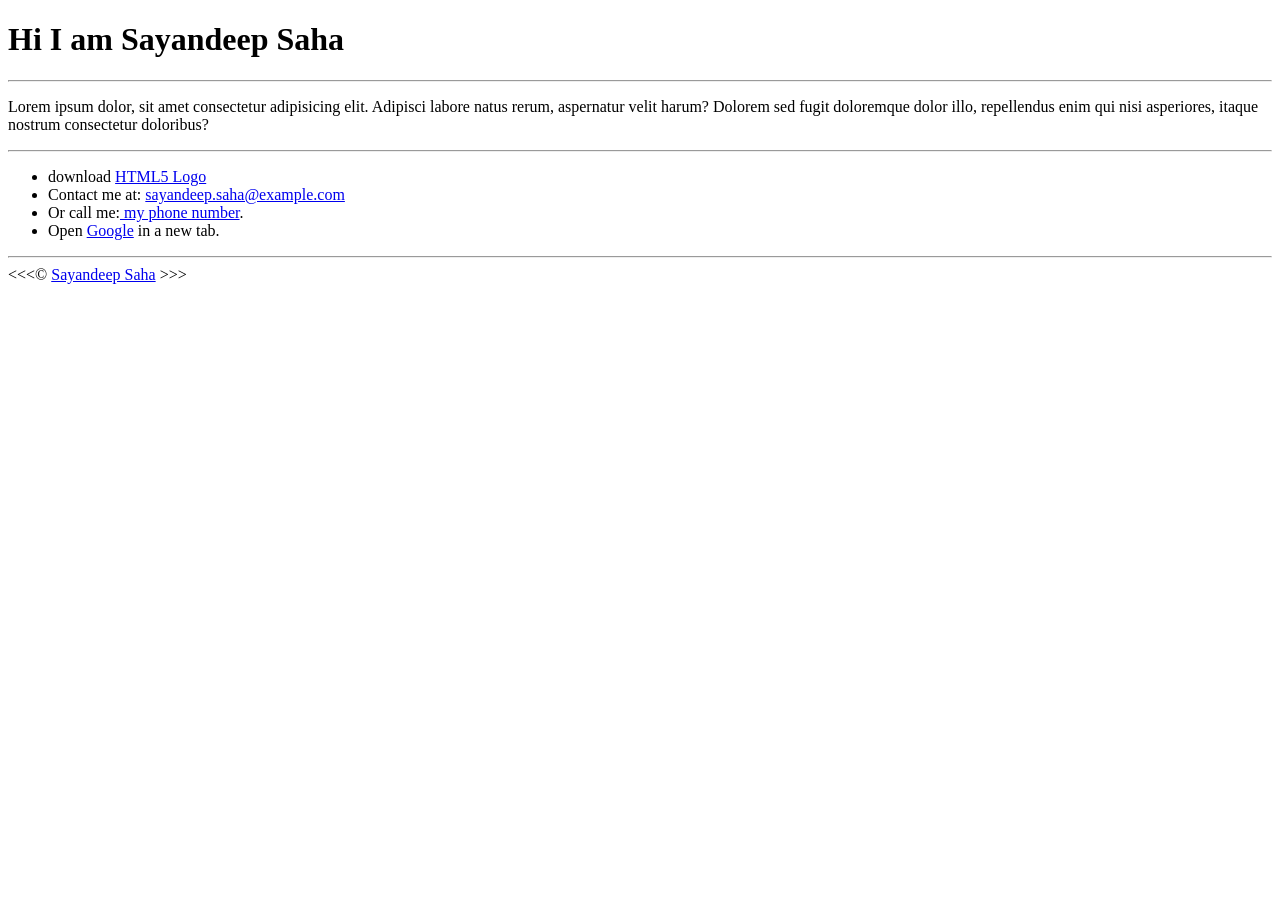
==== about.html @ 8ae90b93 "all files added" ====
<!DOCTYPE html>
<html lang="en">
    <head>
        <meta charset="UTF-8">
        <meta name="author" content="Sayandeep Saha">
        <meta name="viewport" content="width=device-width, initial-scale=1.0">
        <!-- adding the icon/logo -->
        <link rel="icon" href="https://upload.wikimedia.org/wikipedia/commons/thumb/6/61/HTML5_logo_and_wordmark.svg/500px-HTML5_logo_and_wordmark.svg.png?utm_source=commons.wikimedia.org&utm_campaign=index&utm_content=thumbnail" type="image/x-icon">
        <!-- Linking the stylesheet -->
        <link rel="stylesheet" href="style.css" type="text/css">
        <title>Hi I am Sayandeep Saha</title>
    </head>
    <body>
        
        <h1>Hi I am Sayandeep Saha</h1>
        <hr>

        <div class="para-001">
            <p>Lorem ipsum dolor, sit amet consectetur adipisicing elit. Adipisci labore natus rerum, aspernatur velit harum? Dolorem sed fugit doloremque dolor illo, repellendus enim qui nisi asperiores, itaque nostrum consectetur doloribus?
            </p>
        </div>

        <hr>
        <ul>
            <li>download <a href="https://upload.wikimedia.org/wikipedia/commons/thumb/6/61/HTML5_logo_and_wordmark.svg/500px-HTML5_logo_and_wordmark.svg.png?utm_source=commons.wikimedia.org&utm_campaign=index&utm_content=thumbnail" download>HTML5 Logo</a>
            <li>Contact me at: <a href="mailto:sayandeep.saha@example.com">sayandeep.saha@example.com</a></li>
            <li>Or call me:<a href="tel:+1-123-456-7890"> my phone number</a>.</li>
            <li>Open <a href="https://www.google.com" target="_blank">Google</a> in a new tab.</li>
        </ul>
        <hr>
        &lt;&lt;&lt;&copy; <a href="about.html">Sayandeep Saha</a> &gt;&gt;&gt;
    </body>

</html>
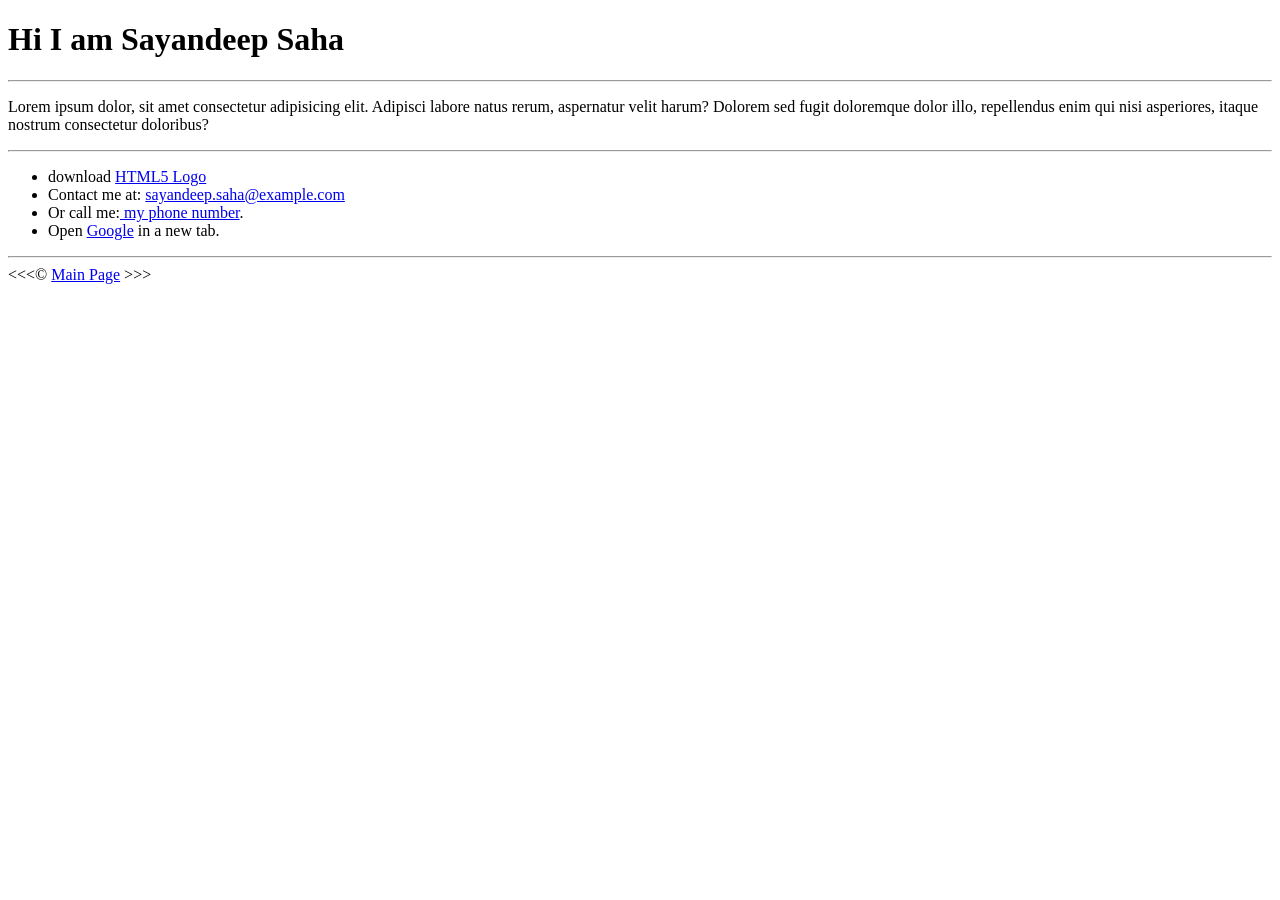
==== commit bbcb2880: "Solve the Problem of the Page swaping" ====
--- a/about.html
+++ b/about.html
@@ -28,7 +28,7 @@
             <li>Open <a href="https://www.google.com" target="_blank">Google</a> in a new tab.</li>
         </ul>
         <hr>
-        &lt;&lt;&lt;&copy; <a href="about.html">Sayandeep Saha</a> &gt;&gt;&gt;
+        &lt;&lt;&lt;&copy; <a href="index.html">Main Page</a> &gt;&gt;&gt;
     </body>
 
 </html>
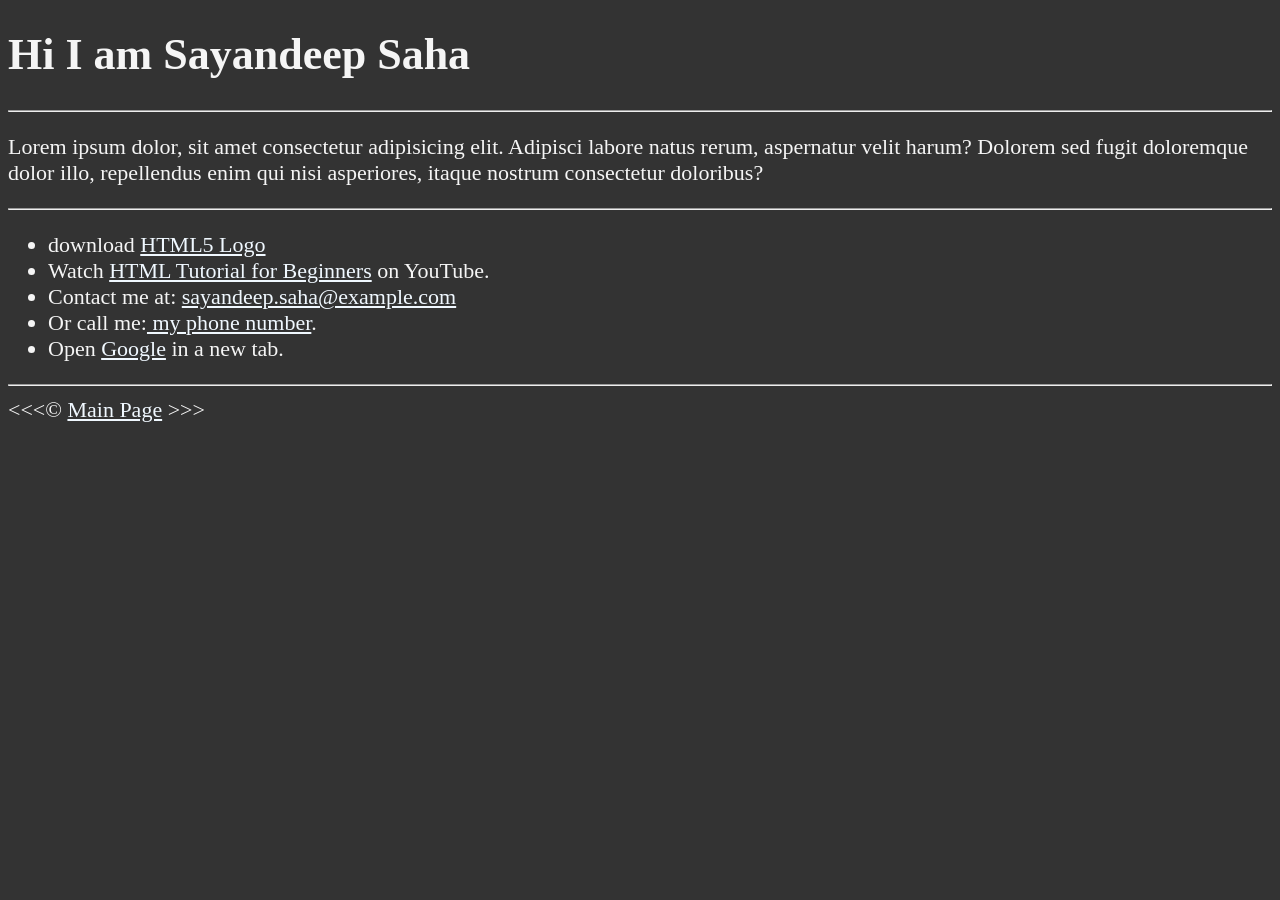
==== commit 9ce08cc9: "Add the CSS Logo" ====
--- a/about.html
+++ b/about.html
@@ -22,7 +22,8 @@
 
         <hr>
         <ul>
-            <li>download <a href="https://upload.wikimedia.org/wikipedia/commons/thumb/6/61/HTML5_logo_and_wordmark.svg/500px-HTML5_logo_and_wordmark.svg.png?utm_source=commons.wikimedia.org&utm_campaign=index&utm_content=thumbnail" download>HTML5 Logo</a>
+            <li>download <a href="https://upload.wikimedia.org/wikipedia/commons/thumb/6/61/HTML5_logo_and_wordmark.svg/500px-HTML5_logo_and_wordmark.svg.png?utm_source=commons.wikimedia.org&utm_campaign=index&utm_content=thumbnail" download>HTML5 Logo</a></li>
+            <li>Watch <a href="https://www.youtube.com/watch?v=UB1O30fR-EE" target="_blank">HTML Tutorial for Beginners</a> on YouTube.</li>
             <li>Contact me at: <a href="mailto:sayandeep.saha@example.com">sayandeep.saha@example.com</a></li>
             <li>Or call me:<a href="tel:+1-123-456-7890"> my phone number</a>.</li>
             <li>Open <a href="https://www.google.com" target="_blank">Google</a> in a new tab.</li>
--- a/style.css
+++ b/style.css
@@ -0,0 +1,27 @@
+html {
+    font-size: 22px;
+}
+
+body {
+    background-color: #333;
+    color: whitesmoke;
+}
+
+a {
+    color: aliceblue;
+}
+
+a:visited {
+    color: lightgray;
+}
+
+a:hover, a:active {
+    color: #eee;
+}
+img {
+    padding: auto;
+    margin: auto;
+    display:block;
+    margin: auto;
+    size: 1rem;
+}
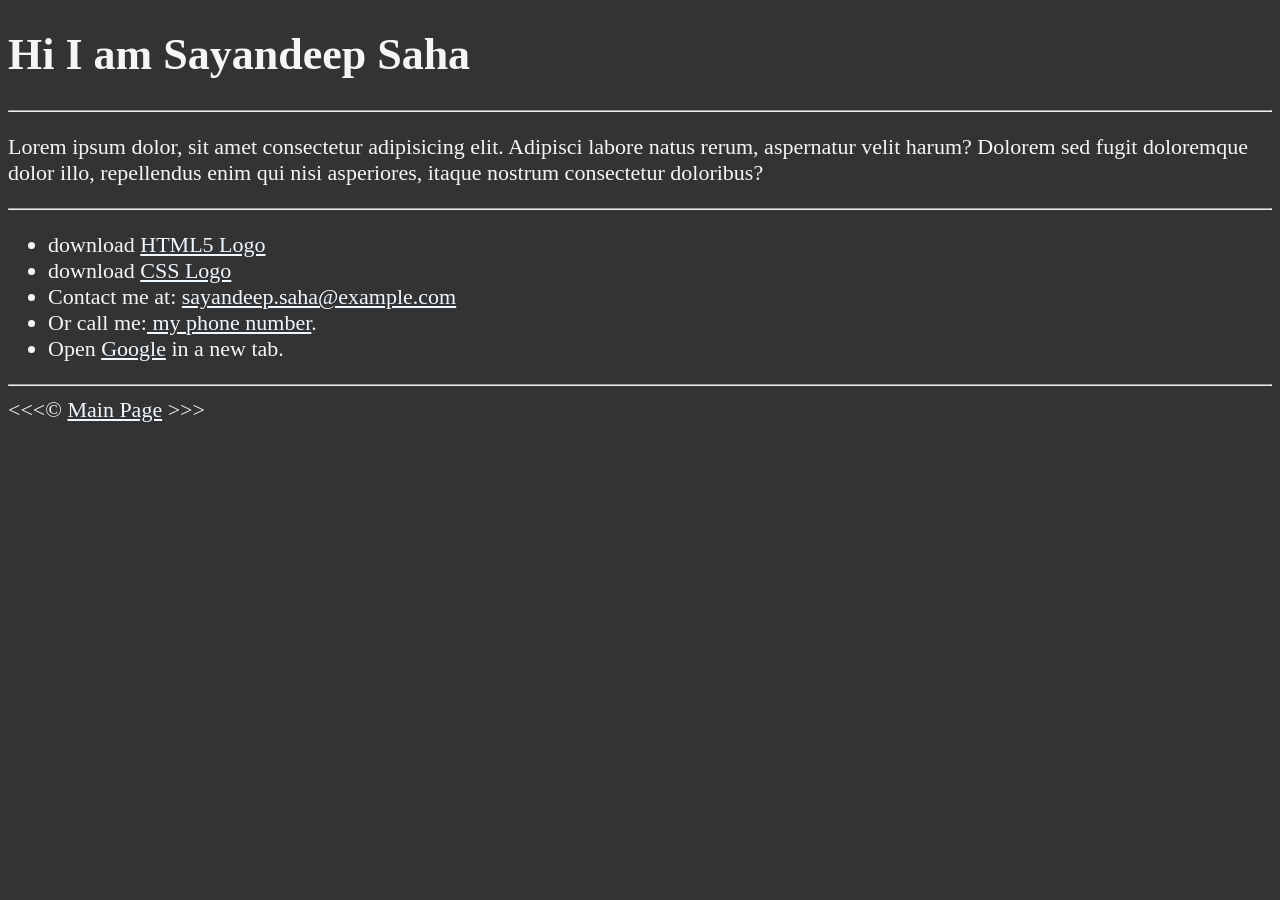
==== commit a91ea599: "Add the CSS Logo" ====
--- a/about.html
+++ b/about.html
@@ -22,8 +22,8 @@
 
         <hr>
         <ul>
-            <li>download <a href="https://upload.wikimedia.org/wikipedia/commons/thumb/6/61/HTML5_logo_and_wordmark.svg/500px-HTML5_logo_and_wordmark.svg.png?utm_source=commons.wikimedia.org&utm_campaign=index&utm_content=thumbnail" download>HTML5 Logo</a></li>
-            <li>Watch <a href="https://www.youtube.com/watch?v=UB1O30fR-EE" target="_blank">HTML Tutorial for Beginners</a> on YouTube.</li>
+            <li>download <a href="https://encrypted-tbn0.gstatic.com/images?q=tbn:ANd9GcR3iNEAMNnMfuuc5XraZGzrfk7IseFAUzPYT-tsj8j7c4pzZBuSG3L6vyg&s=10" download>HTML5 Logo</a></li>
+            <li>download <a href="https://1000logos.net/wp-content/uploads/2020/09/CSS-Logo-2011.png" download>CSS Logo</a></li>
             <li>Contact me at: <a href="mailto:sayandeep.saha@example.com">sayandeep.saha@example.com</a></li>
             <li>Or call me:<a href="tel:+1-123-456-7890"> my phone number</a>.</li>
             <li>Open <a href="https://www.google.com" target="_blank">Google</a> in a new tab.</li>
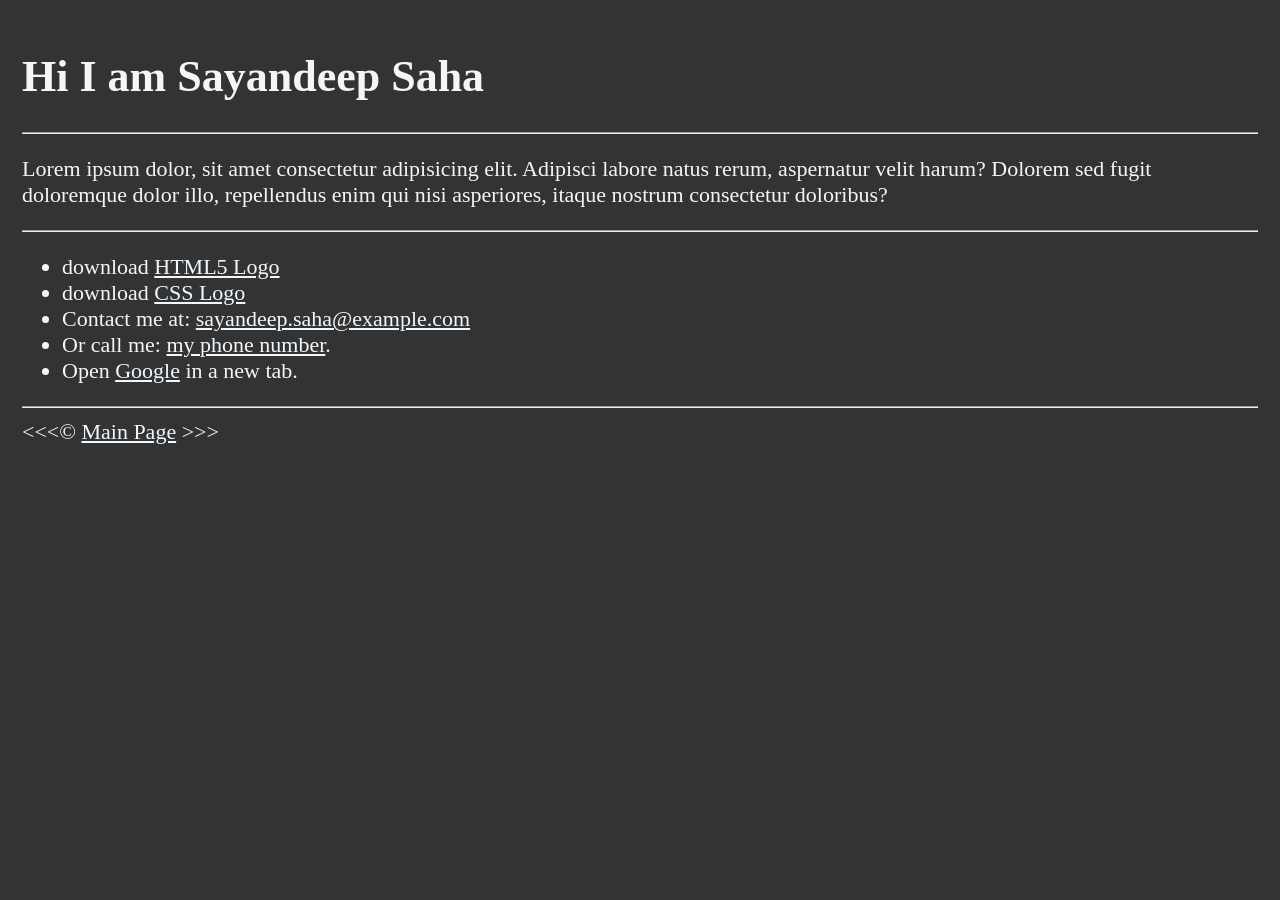
==== commit d8d89045: "Addd the Images" ====
--- a/about.html
+++ b/about.html
@@ -25,7 +25,7 @@
             <li>download <a href="https://encrypted-tbn0.gstatic.com/images?q=tbn:ANd9GcR3iNEAMNnMfuuc5XraZGzrfk7IseFAUzPYT-tsj8j7c4pzZBuSG3L6vyg&s=10" download>HTML5 Logo</a></li>
             <li>download <a href="https://1000logos.net/wp-content/uploads/2020/09/CSS-Logo-2011.png" download>CSS Logo</a></li>
             <li>Contact me at: <a href="mailto:sayandeep.saha@example.com">sayandeep.saha@example.com</a></li>
-            <li>Or call me:<a href="tel:+1-123-456-7890"> my phone number</a>.</li>
+            <li>Or call me: <a href="tel:+1-123-456-7890">my phone number</a>.</li>
             <li>Open <a href="https://www.google.com" target="_blank">Google</a> in a new tab.</li>
         </ul>
         <hr>
--- a/style.css
+++ b/style.css
@@ -1,10 +1,17 @@
 html {
     font-size: 22px;
+}
+
+*, *::before, *::after {
+    box-sizing: border-box;
 }
 
 body {
     background-color: #333;
     color: whitesmoke;
+    overflow-wrap: break-word;
+    margin: 0;
+    padding: 1rem;
 }
 
 a {
@@ -18,10 +25,35 @@
 a:hover, a:active {
     color: #eee;
 }
+
 img {
-    padding: auto;
+    display: block;
+    text-align: center;
+    width: 100%;
+    height: auto;
+    padding: 0;
     margin: auto;
-    display:block;
-    margin: auto;
-    size: 1rem;
+}
+
+.places-to-visit ul {
+    display: flex;
+    flex-wrap: wrap;
+    gap: 1rem;
+    padding: 0;
+}
+
+.places-to-visit li {
+    flex: 1 1 260px;
+    min-width: 0;
+    overflow-wrap: break-word;
+}
+
+@media (max-width: 600px) {
+    html {
+        font-size: 18px;
+    }
+
+    body {
+        padding: 0.75rem;
+    }
 }
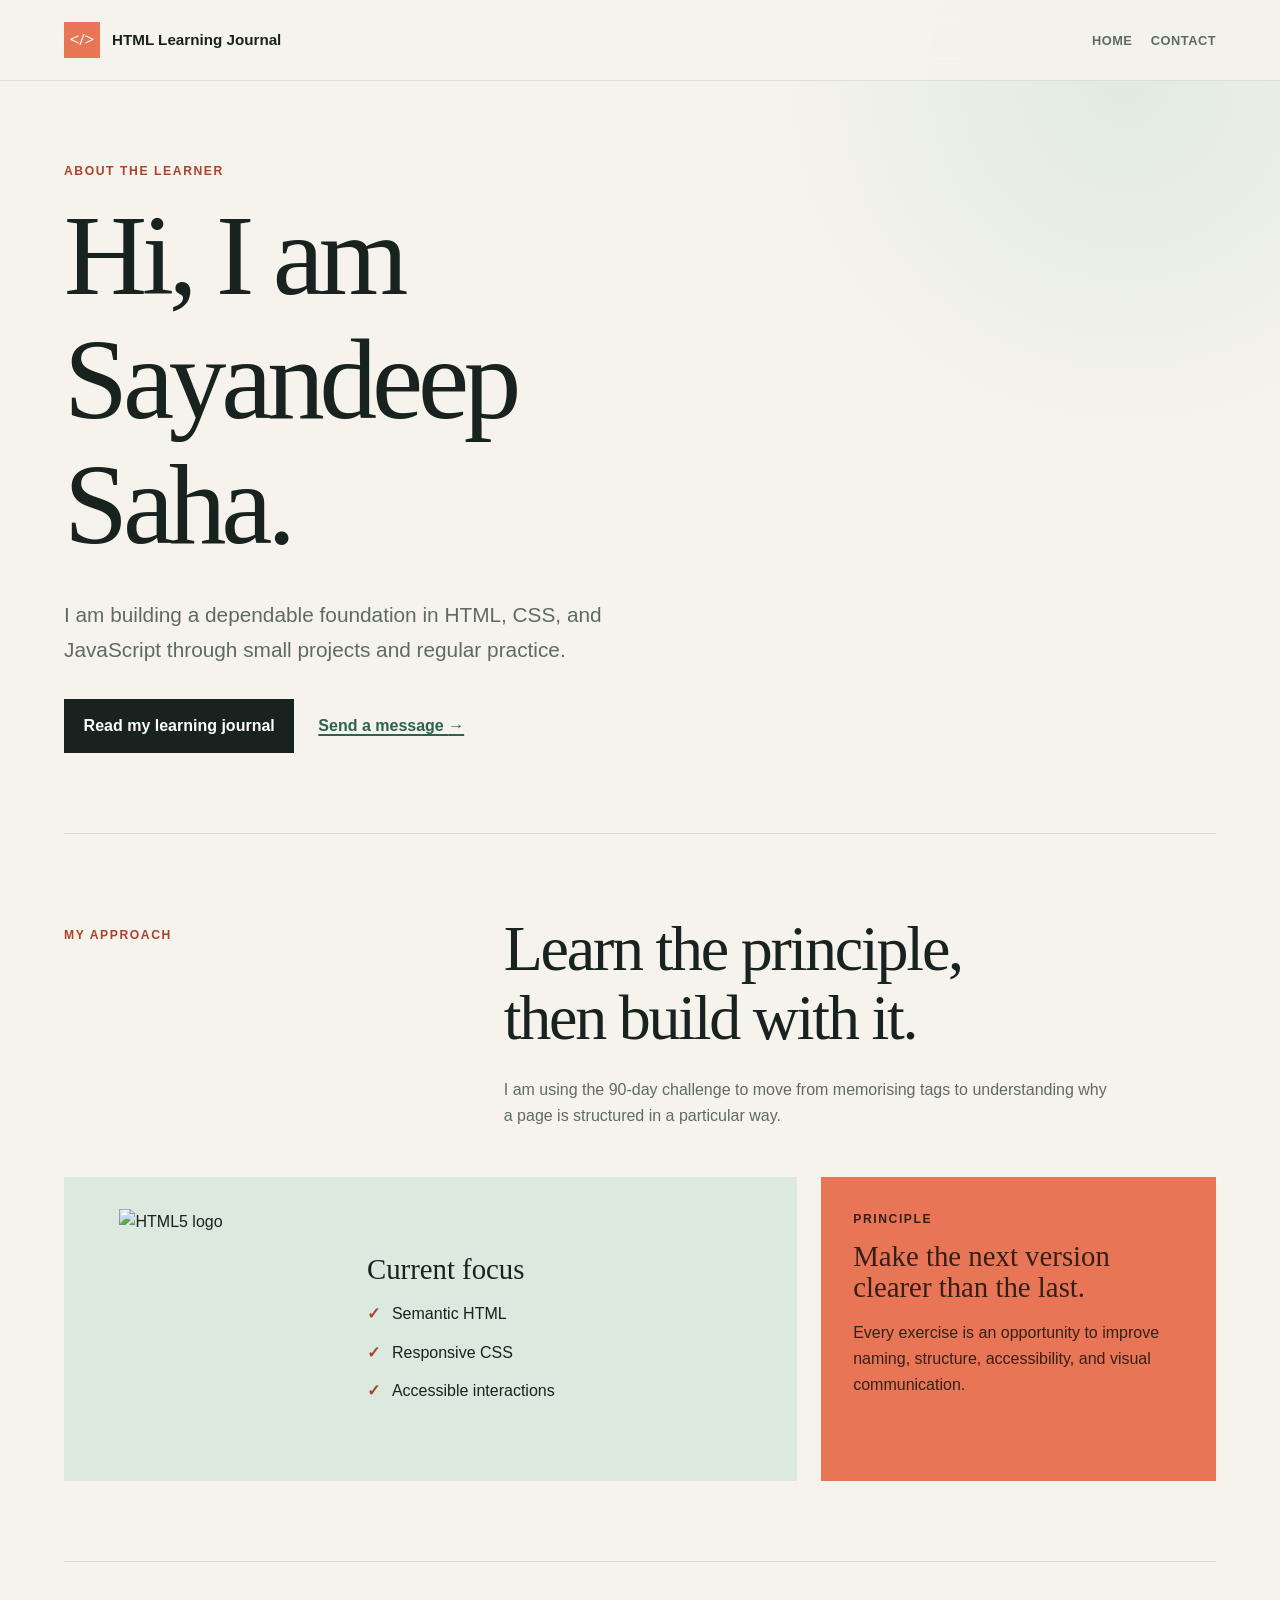
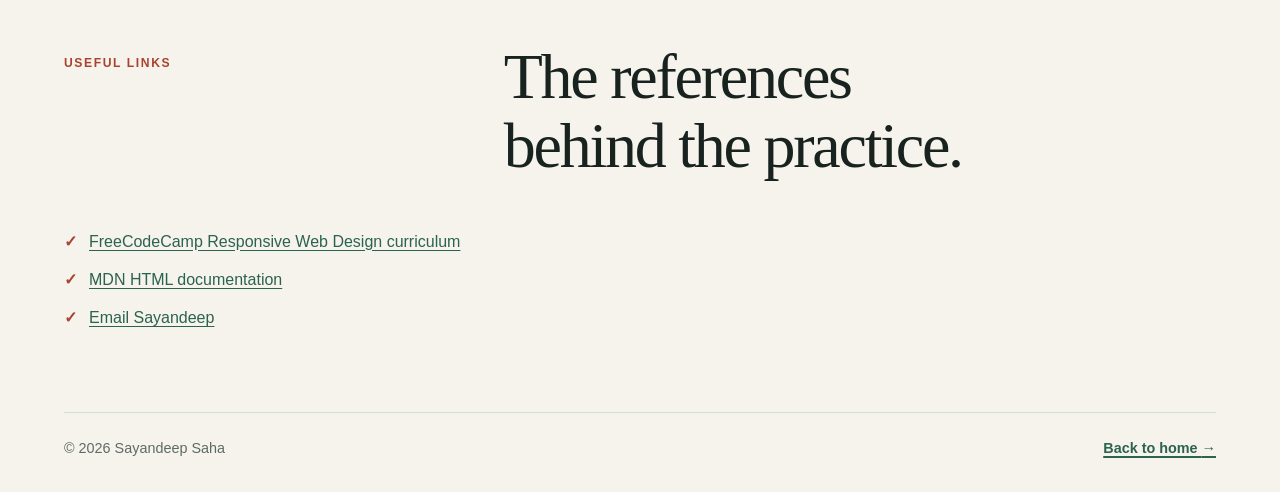
==== commit f94dbdde: "Add Froms & Input's" ====
--- a/about.html
+++ b/about.html
@@ -1,35 +1,86 @@
-<!DOCTYPE html>
+<!doctype html>
 <html lang="en">
     <head>
         <meta charset="UTF-8">
         <meta name="author" content="Sayandeep Saha">
+        <meta name="description" content="About Sayandeep Saha and his HTML learning journey.">
         <meta name="viewport" content="width=device-width, initial-scale=1.0">
-        <!-- adding the icon/logo -->
-        <link rel="icon" href="https://upload.wikimedia.org/wikipedia/commons/thumb/6/61/HTML5_logo_and_wordmark.svg/500px-HTML5_logo_and_wordmark.svg.png?utm_source=commons.wikimedia.org&utm_campaign=index&utm_content=thumbnail" type="image/x-icon">
-        <!-- Linking the stylesheet -->
-        <link rel="stylesheet" href="style.css" type="text/css">
-        <title>Hi I am Sayandeep Saha</title>
+        <link rel="icon" href="img/HTML5.png" type="image/png">
+        <link rel="stylesheet" href="style.css">
+        <title>About Sayandeep | HTML Learning Journal</title>
     </head>
+
     <body>
-        
-        <h1>Hi I am Sayandeep Saha</h1>
-        <hr>
+        <a class="skip-link" href="#main-content">Skip to main content</a>
 
-        <div class="para-001">
-            <p>Lorem ipsum dolor, sit amet consectetur adipisicing elit. Adipisci labore natus rerum, aspernatur velit harum? Dolorem sed fugit doloremque dolor illo, repellendus enim qui nisi asperiores, itaque nostrum consectetur doloribus?
-            </p>
-        </div>
+        <header class="site-header">
+            <div class="header-inner">
+                <a class="site-brand" href="index.html" aria-label="HTML Learning Journal home">
+                    <span class="brand-mark" aria-hidden="true">&lt;/&gt;</span>
+                    <span>HTML Learning Journal</span>
+                </a>
+                <nav aria-label="Page navigation">
+                    <ul>
+                        <li><a href="index.html">Home</a></li>
+                        <li><a href="index.html#contact">Contact</a></li>
+                    </ul>
+                </nav>
+            </div>
+        </header>
 
-        <hr>
-        <ul>
-            <li>download <a href="https://encrypted-tbn0.gstatic.com/images?q=tbn:ANd9GcR3iNEAMNnMfuuc5XraZGzrfk7IseFAUzPYT-tsj8j7c4pzZBuSG3L6vyg&s=10" download>HTML5 Logo</a></li>
-            <li>download <a href="https://1000logos.net/wp-content/uploads/2020/09/CSS-Logo-2011.png" download>CSS Logo</a></li>
-            <li>Contact me at: <a href="mailto:sayandeep.saha@example.com">sayandeep.saha@example.com</a></li>
-            <li>Or call me: <a href="tel:+1-123-456-7890">my phone number</a>.</li>
-            <li>Open <a href="https://www.google.com" target="_blank">Google</a> in a new tab.</li>
-        </ul>
-        <hr>
-        &lt;&lt;&lt;&copy; <a href="index.html">Main Page</a> &gt;&gt;&gt;
+        <main id="main-content">
+            <section class="hero" aria-labelledby="page-title">
+                <p class="eyebrow">About the learner</p>
+                <h1 id="page-title">Hi, I am Sayandeep Saha.</h1>
+                <p class="hero-copy">I am building a dependable foundation in HTML, CSS, and JavaScript through small projects and regular practice.</p>
+                <div class="hero-actions">
+                    <a class="button" href="index.html">Read my learning journal</a>
+                    <a class="text-link" href="index.html#contact">Send a message <span aria-hidden="true">&rarr;</span></a>
+                </div>
+            </section>
+
+            <section class="content-section" aria-labelledby="approach-title">
+                <div class="section-heading">
+                    <p class="eyebrow">My approach</p>
+                    <h2 id="approach-title">Learn the principle, then build with it.</h2>
+                    <p>I am using the 90-day challenge to move from memorising tags to understanding why a page is structured in a particular way.</p>
+                </div>
+                <div class="learning-grid">
+                    <article class="feature-card">
+                        <img src="img/HTML5.png" alt="HTML5 logo" width="240" height="240">
+                        <div>
+                            <h3>Current focus</h3>
+                            <ul class="check-list">
+                                <li>Semantic HTML</li>
+                                <li>Responsive CSS</li>
+                                <li>Accessible interactions</li>
+                            </ul>
+                        </div>
+                    </article>
+                    <aside class="note-card">
+                        <p class="eyebrow">Principle</p>
+                        <h3>Make the next version clearer than the last.</h3>
+                        <p>Every exercise is an opportunity to improve naming, structure, accessibility, and visual communication.</p>
+                    </aside>
+                </div>
+            </section>
+
+            <section class="content-section" aria-labelledby="links-title">
+                <div class="section-heading">
+                    <p class="eyebrow">Useful links</p>
+                    <h2 id="links-title">The references behind the practice.</h2>
+                </div>
+                <ul class="check-list">
+                    <li><a href="https://www.freecodecamp.org/learn/2022/responsive-web-design/" target="_blank" rel="noopener noreferrer">FreeCodeCamp Responsive Web Design curriculum</a></li>
+                    <li><a href="https://developer.mozilla.org/en-US/docs/Web/HTML" target="_blank" rel="noopener noreferrer">MDN HTML documentation</a></li>
+                    <li><a href="mailto:sayandeep.saha@example.com">Email Sayandeep</a></li>
+                </ul>
+            </section>
+        </main>
+
+        <footer class="site-footer">
+            <p>&copy; <span id="current-year">2026</span> Sayandeep Saha</p>
+            <a class="text-link" href="index.html">Back to home <span aria-hidden="true">&rarr;</span></a>
+        </footer>
     </body>
-
-</html>+</html>
--- a/style.css
+++ b/style.css
@@ -1,59 +1,671 @@
+/* Design tokens keep the visual language consistent across both pages. */
+:root {
+    color-scheme: light;
+    --ink: #18221f;
+    --muted: #5e6b65;
+    --paper: #f5f3ec;
+    --surface: #ffffff;
+    --sage: #dce9df;
+    --sage-dark: #2c6250;
+    --coral: #e87555;
+    --coral-dark: #a9432f;
+    --line: #d6ddd5;
+    --focus: #bd5d19;
+    --shadow: 0 1.5rem 3rem rgb(24 34 31 / 10%);
+    --content-width: 72rem;
+    --space-1: 0.5rem;
+    --space-2: 0.75rem;
+    --space-3: 1rem;
+    --space-4: 1.5rem;
+    --space-5: 2rem;
+    --space-6: 3rem;
+    --space-7: 5rem;
+}
+
+/* Apply predictable sizing before individual components are styled. */
+*,
+*::before,
+*::after {
+    box-sizing: border-box;
+}
+
 html {
-    font-size: 22px;
-}
-
-*, *::before, *::after {
-    box-sizing: border-box;
-}
-
+    scroll-behavior: smooth;
+    scroll-padding-top: 6rem;
+}
+
+/* The paper-toned background keeps the reading experience calm without flattening it. */
 body {
-    background-color: #333;
-    color: whitesmoke;
-    overflow-wrap: break-word;
-    margin: 0;
-    padding: 1rem;
+    min-width: 18rem;
+    margin: 0;
+    background:
+        radial-gradient(circle at 88% 4%, rgb(220 233 223 / 80%), transparent 22rem),
+        var(--paper);
+    color: var(--ink);
+    font-family: "Trebuchet MS", "Segoe UI", sans-serif;
+    line-height: 1.65;
+}
+
+::selection {
+    background: var(--coral);
+    color: #fff;
+}
+
+/* Reveal this link only when keyboard users focus it. */
+.skip-link {
+    position: absolute;
+    top: 0;
+    left: 1rem;
+    z-index: 10;
+    padding: 0.6rem 1rem;
+    transform: translateY(-120%);
+    background: var(--ink);
+    color: #fff;
+    font-weight: 700;
+}
+
+.skip-link:focus {
+    transform: translateY(0);
 }
 
 a {
-    color: aliceblue;
-}
-
-a:visited {
-    color: lightgray;
-}
-
-a:hover, a:active {
-    color: #eee;
-}
-
-img {
-    display: block;
-    text-align: center;
-    width: 100%;
-    height: auto;
-    padding: 0;
-    margin: auto;
-}
-
-.places-to-visit ul {
+    color: var(--sage-dark);
+    text-underline-offset: 0.2em;
+}
+
+a:hover {
+    color: var(--coral-dark);
+}
+
+a:focus-visible,
+button:focus-visible,
+input:focus-visible,
+textarea:focus-visible,
+summary:focus-visible {
+    outline: 3px solid var(--focus);
+    outline-offset: 4px;
+}
+
+/* Sticky navigation keeps section links available during long reading sessions. */
+.site-header {
+    position: sticky;
+    top: 0;
+    z-index: 5;
+    border-bottom: 1px solid rgb(214 221 213 / 85%);
+    background: rgb(245 243 236 / 92%);
+    backdrop-filter: blur(0.75rem);
+}
+
+.header-inner,
+main,
+.site-footer {
+    width: min(calc(100% - 3rem), var(--content-width));
+    margin: 0 auto;
+}
+
+.header-inner {
+    display: flex;
+    align-items: center;
+    justify-content: space-between;
+    gap: var(--space-4);
+    min-height: 5rem;
+}
+
+.site-brand {
+    display: inline-flex;
+    align-items: center;
+    gap: var(--space-2);
+    color: var(--ink);
+    font-size: 0.95rem;
+    font-weight: 700;
+    text-decoration: none;
+}
+
+.brand-mark {
+    display: grid;
+    width: 2.25rem;
+    height: 2.25rem;
+    place-items: center;
+    background: var(--coral);
+    color: #fff;
+    font-family: Georgia, serif;
+    font-size: 1.1rem;
+}
+
+nav ul {
     display: flex;
     flex-wrap: wrap;
-    gap: 1rem;
+    gap: 0.25rem 1.15rem;
+    margin: 0;
     padding: 0;
-}
-
-.places-to-visit li {
-    flex: 1 1 260px;
+    list-style: none;
+}
+
+nav a {
+    color: var(--muted);
+    font-size: 0.8rem;
+    font-weight: 700;
+    letter-spacing: 0.04em;
+    text-decoration: none;
+    text-transform: uppercase;
+}
+
+nav a:hover,
+nav a[aria-current="true"] {
+    color: var(--coral-dark);
+}
+
+/* The hero creates a clear entry point before the learning sections begin. */
+.hero {
+    display: grid;
+    align-content: center;
+    min-height: min(42rem, calc(100vh - 5rem));
+    padding: var(--space-7) 0;
+}
+
+.eyebrow {
+    margin: 0 0 var(--space-2);
+    color: var(--coral-dark);
+    font-size: 0.76rem;
+    font-weight: 700;
+    letter-spacing: 0.13em;
+    text-transform: uppercase;
+}
+
+h1,
+h2,
+h3 {
+    margin: 0;
+    color: var(--ink);
+    font-family: Georgia, "Times New Roman", serif;
+    font-weight: 400;
+    line-height: 1.08;
+    text-wrap: balance;
+}
+
+h1 {
+    max-width: 11ch;
+    font-size: clamp(3.3rem, 9vw, 7.5rem);
+    letter-spacing: -0.045em;
+}
+
+h2 {
+    max-width: 18ch;
+    font-size: clamp(2.25rem, 5vw, 4.25rem);
+    letter-spacing: -0.035em;
+}
+
+h3 {
+    font-size: clamp(1.35rem, 2.5vw, 1.8rem);
+}
+
+.hero-copy {
+    max-width: 34rem;
+    margin: var(--space-5) 0 0;
+    color: var(--muted);
+    font-size: clamp(1.05rem, 2vw, 1.3rem);
+}
+
+.hero-actions {
+    display: flex;
+    flex-wrap: wrap;
+    align-items: center;
+    gap: var(--space-4);
+    margin-top: var(--space-5);
+}
+
+.button {
+    display: inline-block;
+    border: 2px solid var(--ink);
+    padding: 0.75rem 1.1rem;
+    background: var(--ink);
+    color: #fff;
+    cursor: pointer;
+    font: inherit;
+    font-weight: 700;
+    text-decoration: none;
+    transition: background-color 160ms ease, color 160ms ease, transform 160ms ease;
+}
+
+.button:hover {
+    background: var(--coral-dark);
+    color: #fff;
+    transform: translateY(-2px);
+}
+
+.button-secondary {
+    border-color: var(--line);
+    background: transparent;
+    color: var(--ink);
+}
+
+.button-secondary:hover {
+    background: var(--sage);
+    color: var(--ink);
+}
+
+.text-link {
+    font-weight: 700;
+    text-decoration-thickness: 2px;
+}
+
+/* Sections use full-width rules instead of nested cards to preserve hierarchy. */
+.content-section {
+    padding: var(--space-7) 0;
+    border-top: 1px solid var(--line);
+}
+
+.section-heading {
+    display: grid;
+    grid-template-columns: minmax(12rem, 0.55fr) minmax(0, 1fr);
+    column-gap: var(--space-6);
+    align-items: start;
+    margin-bottom: var(--space-6);
+}
+
+.section-heading .eyebrow {
+    grid-row: span 2;
+    padding-top: 0.7rem;
+}
+
+.section-heading p:last-child {
+    max-width: 38rem;
+    margin: var(--space-4) 0 0;
+    color: var(--muted);
+}
+
+/* Reusable grids control repeated learning and destination content. */
+.learning-grid,
+.destination-grid {
+    display: grid;
+    gap: var(--space-4);
+}
+
+.learning-grid {
+    grid-template-columns: 1.3fr 0.7fr;
+}
+
+.feature-card,
+.note-card {
     min-width: 0;
-    overflow-wrap: break-word;
-}
-
-@media (max-width: 600px) {
+    padding: var(--space-5);
+}
+
+.feature-card {
+    display: grid;
+    grid-template-columns: minmax(8rem, 0.6fr) 1fr;
+    gap: var(--space-5);
+    align-items: center;
+    background: var(--sage);
+}
+
+.feature-card img {
+    width: min(100%, 12rem);
+    margin: auto;
+}
+
+.feature-card h3,
+.note-card h3 {
+    margin-bottom: var(--space-3);
+}
+
+.note-card {
+    background: var(--coral);
+}
+
+.note-card .eyebrow,
+.note-card p,
+.note-card h3,
+.note-card a {
+    color: #342019;
+}
+
+.note-card a {
+    display: inline-block;
+    margin-top: var(--space-2);
+}
+
+.check-list {
+    display: grid;
+    gap: var(--space-2);
+    margin: 0;
+    padding: 0;
+    list-style: none;
+}
+
+.check-list li::before {
+    margin-right: var(--space-2);
+    color: var(--coral-dark);
+    content: "✓";
+    font-weight: 700;
+}
+
+/* The details element provides optional schedule context without adding visual noise. */
+.hours-note {
+    max-width: 38rem;
+    margin-bottom: var(--space-5);
+    padding: var(--space-3) 0;
+    border-top: 1px solid var(--line);
+    border-bottom: 1px solid var(--line);
+}
+
+summary {
+    cursor: pointer;
+    font-weight: 700;
+}
+
+.hours-note p {
+    margin-bottom: 0;
+    color: var(--muted);
+}
+
+/* Tables remain readable on narrow screens by scrolling horizontally when needed. */
+.table-wrapper {
+    overflow-x: auto;
+}
+
+table {
+    width: 100%;
+    min-width: 34rem;
+    border-collapse: collapse;
+    text-align: left;
+}
+
+caption {
+    margin-bottom: var(--space-2);
+    color: var(--muted);
+    font-size: 0.9rem;
+    text-align: left;
+}
+
+th,
+td {
+    padding: var(--space-3);
+    border-bottom: 1px solid var(--line);
+    vertical-align: top;
+}
+
+thead th {
+    color: var(--muted);
+    font-size: 0.78rem;
+    letter-spacing: 0.08em;
+    text-transform: uppercase;
+}
+
+tbody th {
+    color: var(--ink);
+}
+
+tbody tr:hover {
+    background: rgb(220 233 223 / 45%);
+}
+
+.destination-grid {
+    grid-template-columns: repeat(3, 1fr);
+}
+
+/* Destination cards are the main repeated visual component on the travel section. */
+.destination-card {
+    overflow: hidden;
+    background: var(--surface);
+    box-shadow: var(--shadow);
+}
+
+.destination-card img {
+    display: block;
+    width: 100%;
+    aspect-ratio: 16 / 10;
+    object-fit: cover;
+}
+
+.destination-card-body {
+    padding: var(--space-4);
+}
+
+.destination-card-body h3 {
+    margin-bottom: var(--space-2);
+}
+
+.destination-card-body p {
+    margin: 0;
+    color: var(--muted);
+}
+
+.food-list {
+    display: grid;
+    grid-template-columns: repeat(3, 1fr);
+    gap: var(--space-4);
+    margin: 0;
+}
+
+.food-list > div {
+    padding-top: var(--space-3);
+    border-top: 3px solid var(--coral);
+}
+
+.food-list dt {
+    font-family: Georgia, "Times New Roman", serif;
+    font-size: 1.5rem;
+}
+
+.food-list dd {
+    margin: var(--space-2) 0 0;
+    color: var(--muted);
+}
+
+/* The contact layout pairs context with the form on larger screens. */
+.contact-section,
+.preferences-section {
+    display: grid;
+    grid-template-columns: minmax(12rem, 0.8fr) minmax(0, 1.2fr);
+    gap: var(--space-6);
+}
+
+.contact-section .section-heading,
+.preferences-section .section-heading {
+    display: block;
+    margin-bottom: 0;
+}
+
+.contact-section .section-heading p:last-child,
+.preferences-section .section-heading p:last-child {
+    margin-top: var(--space-4);
+}
+
+/* The form is visually framed because it is an action surface, not page decoration. */
+form {
+    padding: var(--space-5);
+    background: var(--surface);
+    box-shadow: var(--shadow);
+}
+
+.form-grid {
+    display: grid;
+    grid-template-columns: repeat(2, 1fr);
+    gap: var(--space-4);
+}
+
+.form-group {
+    margin-bottom: var(--space-4);
+}
+
+fieldset {
+    border: 1px solid var(--line);
+    padding: var(--space-4);
+}
+
+legend {
+    padding: 0 var(--space-2);
+    color: var(--ink);
+    font-weight: 700;
+}
+
+label {
+    display: block;
+    margin-bottom: var(--space-1);
+    font-weight: 700;
+}
+
+.choice-list {
+    display: grid;
+    gap: var(--space-2);
+}
+
+.choice-list label {
+    display: flex;
+    align-items: center;
+    gap: var(--space-2);
+    margin: 0;
+    font-weight: 500;
+}
+
+.choice-list input {
+    width: auto;
+    margin: 0;
+}
+
+input,
+textarea,
+select {
+    display: block;
+    width: 100%;
+    border: 1px solid #aeb9af;
+    border-radius: 0;
+    padding: 0.75rem;
+    background: #fbfcfa;
+    color: var(--ink);
+    font: inherit;
+}
+
+input:focus,
+textarea:focus,
+select:focus {
+    border-color: var(--sage-dark);
+}
+
+textarea {
+    min-height: 8rem;
+    resize: vertical;
+}
+
+.form-actions {
+    display: flex;
+    flex-wrap: wrap;
+    gap: var(--space-3);
+    margin-top: var(--space-4);
+}
+
+.form-status {
+    min-height: 1.65em;
+    margin: var(--space-3) 0 0;
+    color: var(--sage-dark);
+    font-weight: 700;
+}
+
+.site-footer {
+    display: flex;
+    justify-content: space-between;
+    gap: var(--space-4);
+    padding-top: var(--space-4);
+    padding-bottom: var(--space-5);
+    border-top: 1px solid var(--line);
+    color: var(--muted);
+    font-size: 0.9rem;
+}
+
+.site-footer p {
+    margin: 0;
+}
+
+/* Collapse multi-column layouts before content becomes cramped. */
+@media (max-width: 52rem) {
+    .header-inner {
+        align-items: flex-start;
+        flex-direction: column;
+        padding: var(--space-3) 0;
+    }
+
+    .hero {
+        min-height: auto;
+        padding: 7rem 0;
+    }
+
+    .section-heading,
+    .contact-section {
+        display: block;
+    }
+
+    .section-heading .eyebrow {
+        margin-bottom: var(--space-3);
+    }
+
+    .section-heading p:last-child {
+        margin-top: var(--space-3);
+    }
+
+    .learning-grid {
+        grid-template-columns: 1fr;
+    }
+
+    .destination-grid {
+        grid-template-columns: repeat(2, 1fr);
+    }
+
+    .contact-section form {
+        margin-top: var(--space-5);
+    }
+}
+
+/* On phones, stack content and reduce the page edge padding. */
+@media (max-width: 38rem) {
+    .header-inner,
+    main,
+    .site-footer {
+        width: min(calc(100% - 2rem), var(--content-width));
+    }
+
+    nav ul {
+        gap: 0.35rem 0.8rem;
+    }
+
+    h1 {
+        font-size: clamp(3rem, 16vw, 5rem);
+    }
+
+    .content-section {
+        padding: 4rem 0;
+    }
+
+    .feature-card,
+    .destination-grid,
+    .food-list,
+    .form-grid {
+        grid-template-columns: 1fr;
+    }
+
+    .feature-card {
+        gap: var(--space-4);
+    }
+
+    .feature-card img {
+        width: 8rem;
+    }
+
+    .site-footer {
+        align-items: flex-start;
+        flex-direction: column;
+    }
+}
+
+/* Respect users who ask the operating system to minimize animation. */
+@media (prefers-reduced-motion: reduce) {
     html {
-        font-size: 18px;
-    }
-
-    body {
-        padding: 0.75rem;
-    }
-}+        scroll-behavior: auto;
+    }
+
+    *,
+    *::before,
+    *::after {
+        transition-duration: 0.01ms !important;
+    }
+}
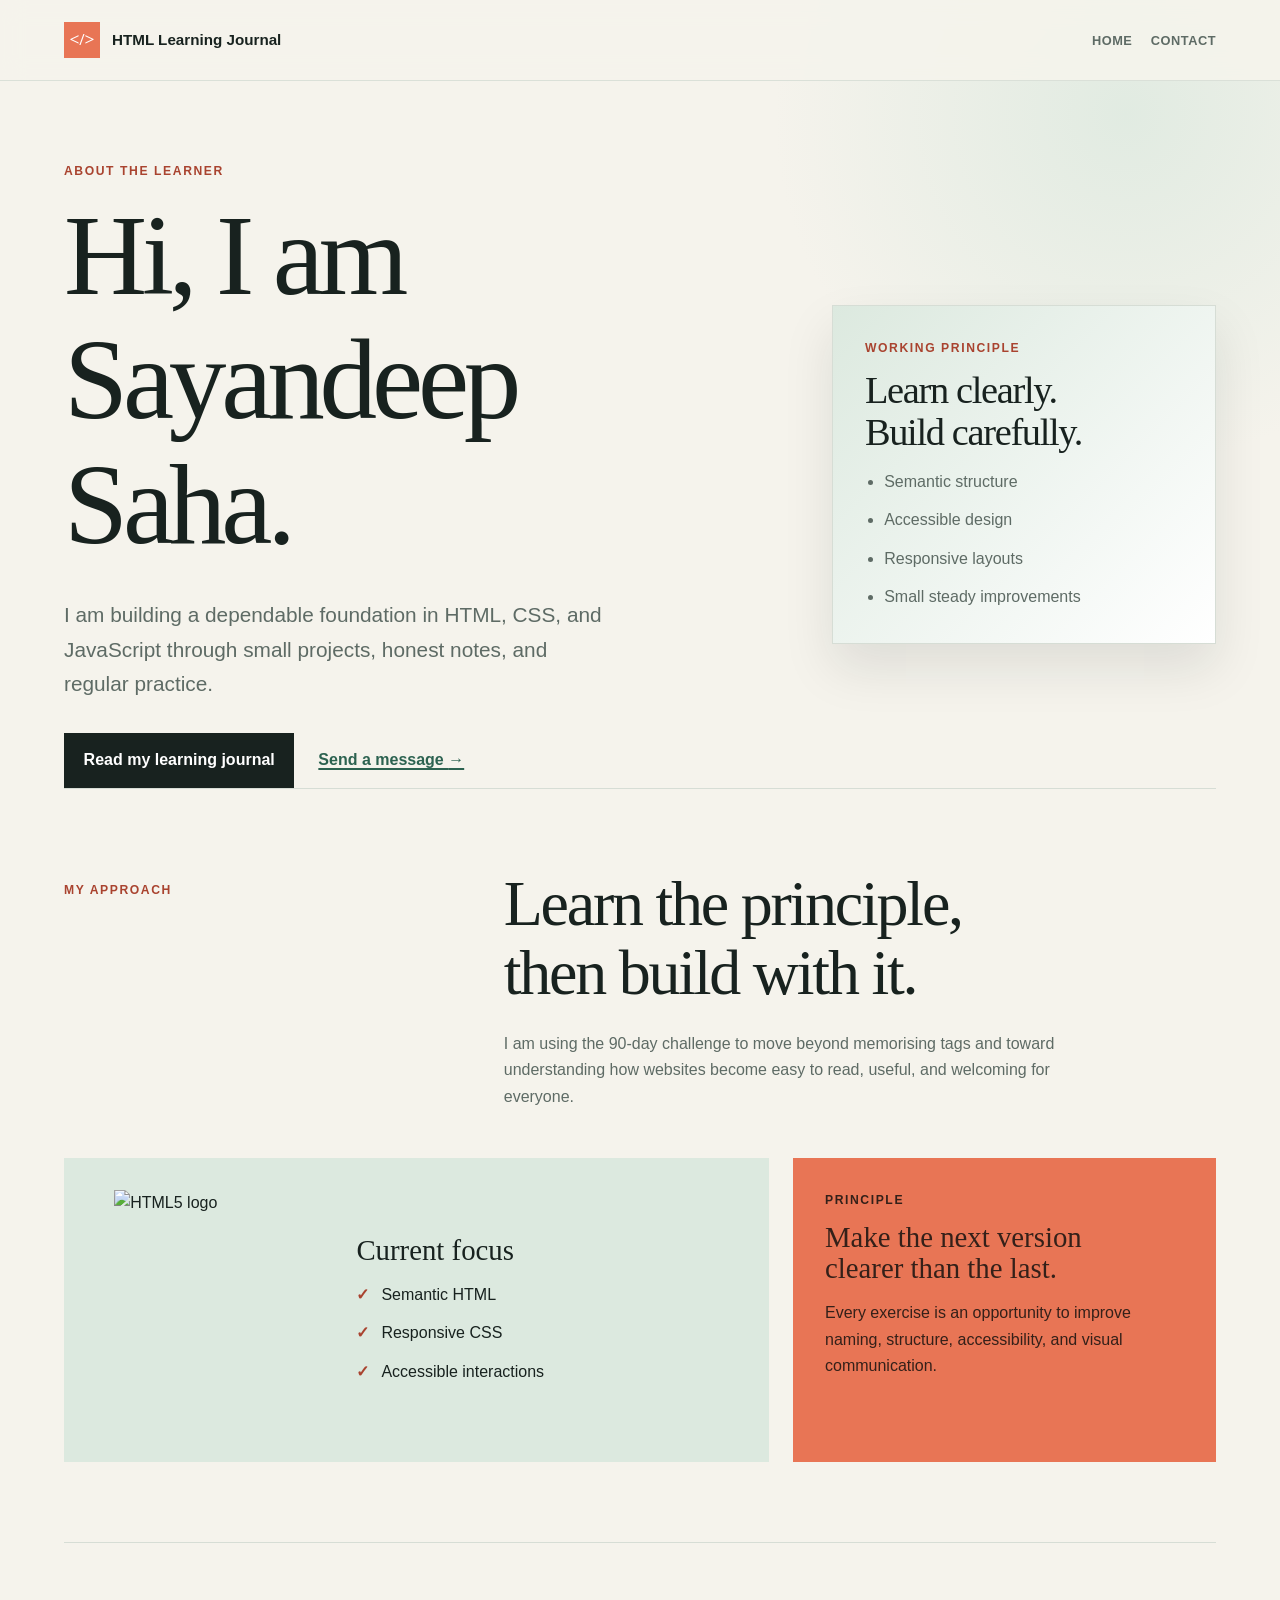
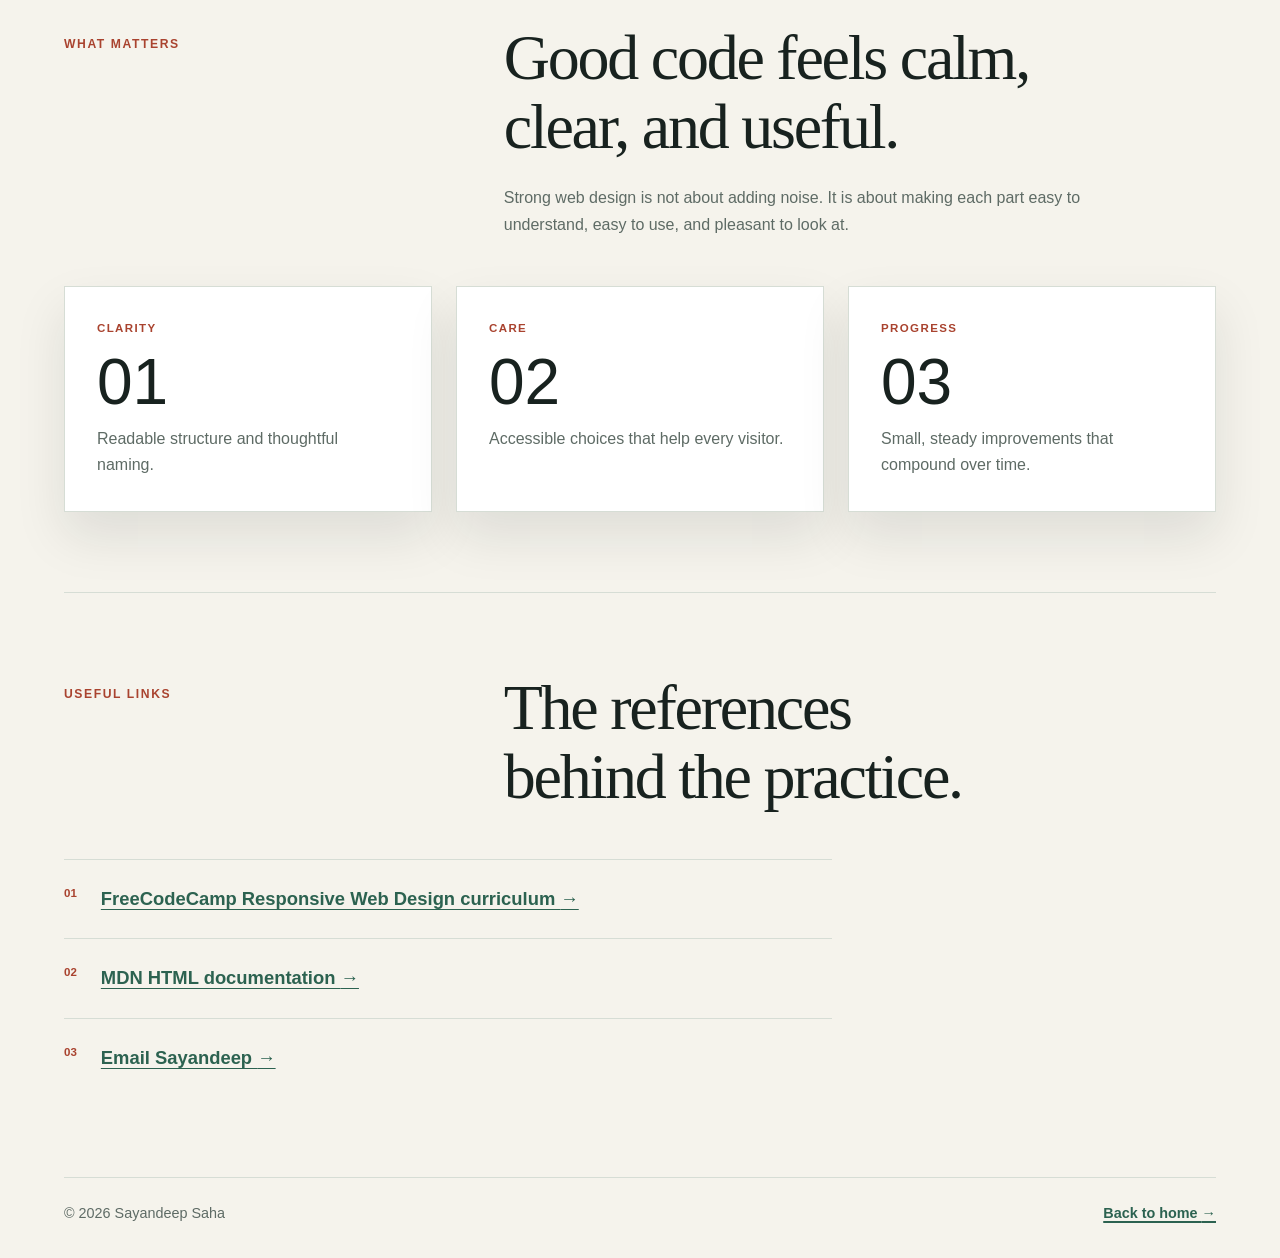
==== commit 02f56a9d: "Improve the Overall Code Quality" ====
--- a/about.html
+++ b/about.html
@@ -29,13 +29,28 @@
         </header>
 
         <main id="main-content">
-            <section class="hero" aria-labelledby="page-title">
-                <p class="eyebrow">About the learner</p>
-                <h1 id="page-title">Hi, I am Sayandeep Saha.</h1>
-                <p class="hero-copy">I am building a dependable foundation in HTML, CSS, and JavaScript through small projects and regular practice.</p>
-                <div class="hero-actions">
-                    <a class="button" href="index.html">Read my learning journal</a>
-                    <a class="text-link" href="index.html#contact">Send a message <span aria-hidden="true">&rarr;</span></a>
+            <section class="hero about-hero" aria-labelledby="page-title">
+                <div class="about-layout">
+                    <div>
+                        <p class="eyebrow">About the learner</p>
+                        <h1 id="page-title">Hi, I am Sayandeep Saha.</h1>
+                        <p class="hero-copy">I am building a dependable foundation in HTML, CSS, and JavaScript through small projects, honest notes, and regular practice.</p>
+                        <div class="hero-actions">
+                            <a class="button" href="index.html">Read my learning journal</a>
+                            <a class="text-link" href="index.html#contact">Send a message <span aria-hidden="true">&rarr;</span></a>
+                        </div>
+                    </div>
+
+                    <aside class="profile-card" aria-label="Profile summary">
+                        <p class="eyebrow">Working principle</p>
+                        <h2>Learn clearly. Build carefully.</h2>
+                        <ul class="profile-list">
+                            <li>Semantic structure</li>
+                            <li>Accessible design</li>
+                            <li>Responsive layouts</li>
+                            <li>Small steady improvements</li>
+                        </ul>
+                    </aside>
                 </div>
             </section>
 
@@ -43,9 +58,10 @@
                 <div class="section-heading">
                     <p class="eyebrow">My approach</p>
                     <h2 id="approach-title">Learn the principle, then build with it.</h2>
-                    <p>I am using the 90-day challenge to move from memorising tags to understanding why a page is structured in a particular way.</p>
+                    <p>I am using the 90-day challenge to move beyond memorising tags and toward understanding how websites become easy to read, useful, and welcoming for everyone.</p>
                 </div>
-                <div class="learning-grid">
+
+                <div class="info-grid">
                     <article class="feature-card">
                         <img src="img/HTML5.png" alt="HTML5 logo" width="240" height="240">
                         <div>
@@ -57,6 +73,7 @@
                             </ul>
                         </div>
                     </article>
+
                     <aside class="note-card">
                         <p class="eyebrow">Principle</p>
                         <h3>Make the next version clearer than the last.</h3>
@@ -65,15 +82,41 @@
                 </div>
             </section>
 
+            <section class="content-section" aria-labelledby="values-title">
+                <div class="section-heading">
+                    <p class="eyebrow">What matters</p>
+                    <h2 id="values-title">Good code feels calm, clear, and useful.</h2>
+                    <p>Strong web design is not about adding noise. It is about making each part easy to understand, easy to use, and pleasant to look at.</p>
+                </div>
+
+                <div class="metrics-grid">
+                    <article class="stat-card">
+                        <span>Clarity</span>
+                        <strong>01</strong>
+                        <p>Readable structure and thoughtful naming.</p>
+                    </article>
+                    <article class="stat-card">
+                        <span>Care</span>
+                        <strong>02</strong>
+                        <p>Accessible choices that help every visitor.</p>
+                    </article>
+                    <article class="stat-card">
+                        <span>Progress</span>
+                        <strong>03</strong>
+                        <p>Small, steady improvements that compound over time.</p>
+                    </article>
+                </div>
+            </section>
+
             <section class="content-section" aria-labelledby="links-title">
                 <div class="section-heading">
                     <p class="eyebrow">Useful links</p>
                     <h2 id="links-title">The references behind the practice.</h2>
                 </div>
-                <ul class="check-list">
-                    <li><a href="https://www.freecodecamp.org/learn/2022/responsive-web-design/" target="_blank" rel="noopener noreferrer">FreeCodeCamp Responsive Web Design curriculum</a></li>
-                    <li><a href="https://developer.mozilla.org/en-US/docs/Web/HTML" target="_blank" rel="noopener noreferrer">MDN HTML documentation</a></li>
-                    <li><a href="mailto:sayandeep.saha@example.com">Email Sayandeep</a></li>
+                <ul class="resource-list">
+                    <li><span>01</span><a href="https://www.freecodecamp.org/learn/2022/responsive-web-design/" target="_blank" rel="noopener noreferrer">FreeCodeCamp Responsive Web Design curriculum <span aria-hidden="true">&rarr;</span></a></li>
+                    <li><span>02</span><a href="https://developer.mozilla.org/en-US/docs/Web/HTML" target="_blank" rel="noopener noreferrer">MDN HTML documentation <span aria-hidden="true">&rarr;</span></a></li>
+                    <li><span>03</span><a href="mailto:sayandeep.saha@example.com">Email Sayandeep <span aria-hidden="true">&rarr;</span></a></li>
                 </ul>
             </section>
         </main>
--- a/style.css
+++ b/style.css
@@ -249,6 +249,106 @@
     text-decoration-thickness: 2px;
 }
 
+.about-hero {
+    padding-bottom: 0;
+}
+
+.about-layout {
+    display: grid;
+    grid-template-columns: minmax(0, 1.5fr) minmax(16rem, 0.8fr);
+    gap: var(--space-6);
+    align-items: center;
+}
+
+.profile-card {
+    padding: var(--space-5);
+    background: linear-gradient(135deg, rgb(220 233 223) 0%, rgb(255 255 255) 100%);
+    border: 1px solid var(--line);
+    box-shadow: var(--shadow);
+}
+
+.profile-card h2 {
+    margin-bottom: var(--space-3);
+    font-size: clamp(1.75rem, 3vw, 2.6rem);
+}
+
+.profile-list {
+    display: grid;
+    gap: var(--space-2);
+    margin: 0;
+    padding-left: 1.2rem;
+    color: var(--muted);
+}
+
+.info-grid {
+    display: grid;
+    grid-template-columns: 1.25fr 0.75fr;
+    gap: var(--space-4);
+}
+
+.metrics-grid {
+    display: grid;
+    grid-template-columns: repeat(3, minmax(0, 1fr));
+    gap: var(--space-4);
+}
+
+.stat-card {
+    padding: var(--space-5);
+    background: var(--surface);
+    border: 1px solid var(--line);
+    box-shadow: var(--shadow);
+}
+
+.stat-card span {
+    display: block;
+    color: var(--coral-dark);
+    font-size: 0.72rem;
+    font-weight: 700;
+    letter-spacing: 0.12em;
+    text-transform: uppercase;
+}
+
+.stat-card strong {
+    display: block;
+    margin: var(--space-2) 0;
+    color: var(--ink);
+    font-size: clamp(2.25rem, 5vw, 4rem);
+    font-weight: 400;
+    line-height: 1;
+}
+
+.stat-card p {
+    margin: 0;
+    color: var(--muted);
+}
+
+.resource-list {
+    display: grid;
+    gap: 0;
+    max-width: 48rem;
+    margin: 0;
+    padding: 0;
+    list-style: none;
+}
+
+.resource-list li {
+    display: flex;
+    gap: var(--space-4);
+    padding: var(--space-4) 0;
+    border-top: 1px solid var(--line);
+}
+
+.resource-list li > span {
+    color: var(--coral-dark);
+    font-size: 0.72rem;
+    font-weight: 700;
+}
+
+.resource-list a {
+    font-size: 1.15rem;
+    font-weight: 700;
+}
+
 /* Sections use full-width rules instead of nested cards to preserve hierarchy. */
 .content-section {
     padding: var(--space-7) 0;
@@ -603,7 +703,13 @@
         margin-top: var(--space-3);
     }
 
-    .learning-grid {
+    .learning-grid,
+    .info-grid,
+    .metrics-grid {
+        grid-template-columns: 1fr;
+    }
+
+    .about-layout {
         grid-template-columns: 1fr;
     }
 
